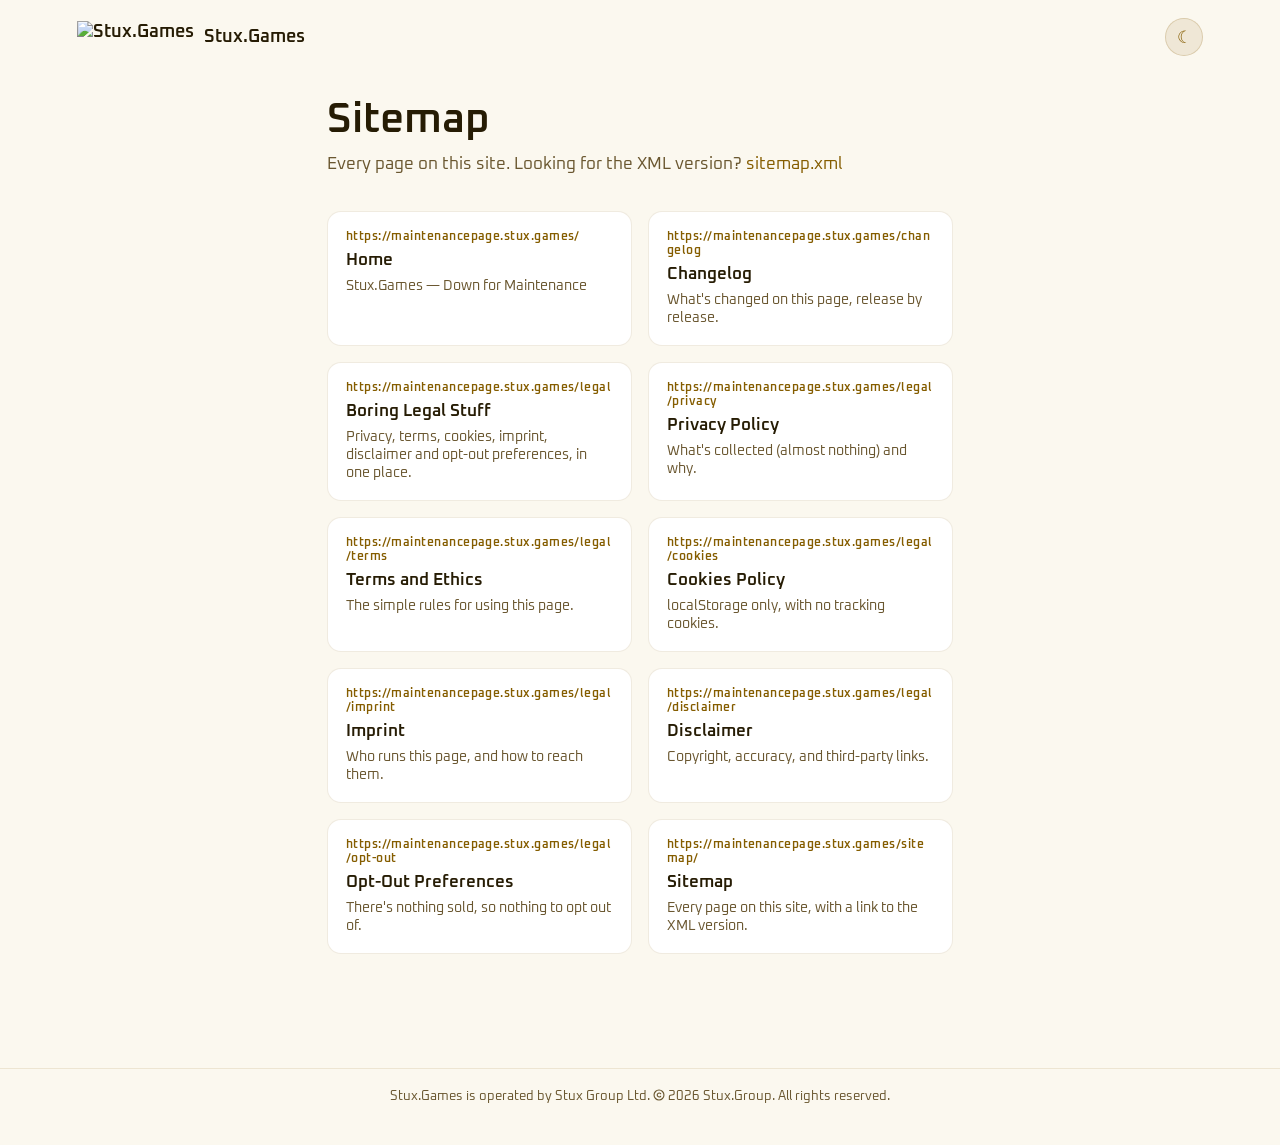
==== sitemap/index.html @ 14fbfd8b "Release v1.0.0 See CHANGELOG.md for details." ====
<!DOCTYPE html>
<html lang="en" data-theme="dark">
<head>
    <meta charset="UTF-8">
    <meta name="viewport" content="width=device-width, initial-scale=1.0">
    <link rel="icon" type="image/png" href="https://global.media.stux.games/icon.png">
    <meta name="description" content="Every page on this Stux.Games site, with a link to the XML sitemap.">
    <title>Sitemap — Stux.Games</title>
    <link rel="stylesheet" href="../assets/fonts/fonts.css">
    <style>
        * { box-sizing: border-box; margin: 0; padding: 0; }

        :root {
            --font-sans: 'Oxanium', system-ui, -apple-system, sans-serif;
            --font-display: 'Oxanium', system-ui, -apple-system, sans-serif;
        }
        [data-theme="dark"] { --accent: #FFBA1A; --accent-bright: #FFCB52;
            --bg: #0E0B04; --bg-card: #1B1608; --border: rgba(255,186,26,0.09); --border-mid: rgba(255,186,26,0.18);
            --text: #F5EFDF; --text-muted: #A8956A; --badge-bg: rgba(255,186,26,0.12); --badge-border: rgba(255,186,26,0.22);
        }
        [data-theme="light"] { --accent: #855D00; --accent-bright: #A87800;
            --bg: #FBF8EF; --bg-card: #FFFFFF; --border: rgba(133,93,0,0.12); --border-mid: rgba(133,93,0,0.25);
            --text: #261C04; --text-muted: #6A5730; --badge-bg: rgba(133,93,0,0.10); --badge-border: rgba(133,93,0,0.20);
        }

        html, body { background: var(--bg); color: var(--text); font-family: var(--font-sans); min-height: 100%; transition: background 0.3s, color 0.3s; }
        a, a:visited { color: var(--accent); text-decoration: none; }
        a:hover, a:focus { opacity: 0.8; }

        .site-header { display: flex; align-items: center; justify-content: space-between; padding: 18px 6%; }
        .brand { display: flex; align-items: center; gap: 10px; font-weight: 600; font-size: 1.1rem; color: var(--text); font-family: var(--font-display); }
        .brand img { height: 32px; width: auto; }
        #theme-toggle {
            background: var(--badge-bg); border: 1px solid var(--badge-border); border-radius: 50%;
            width: 38px; height: 38px; font-size: 17px; line-height: 38px; text-align: center; cursor: pointer; padding: 0; color: var(--accent);
        }
        #theme-toggle:hover { opacity: 0.85; }

        main { max-width: 780px; margin: 0 auto; padding: 10px 6% 60px; }
        h1 { font-family: var(--font-display); font-weight: 600; font-size: clamp(1.8rem, 4vw, 2.6rem); margin: 10px 0 6px; }
        .subtitle { color: var(--text-muted); font-size: 1.05rem; margin: 0 0 32px; line-height: 1.6; }

        .legal-grid { display: grid; grid-template-columns: repeat(auto-fit, minmax(220px, 1fr)); gap: 16px; margin: 10px 0 34px; }
        .legal-card { display: block; padding: 18px; border: 1px solid var(--border); border-radius: 14px; background: var(--bg-card); transition: border-color 0.2s, transform 0.2s; }
        .legal-card:hover { border-color: var(--accent); transform: translateY(-2px); opacity: 1; }
        .legal-card h3 { margin: 0 0 6px; color: var(--text); font-size: 1.05rem; font-weight: 600; font-family: var(--font-display); }
        .legal-card p { margin: 0; color: var(--text-muted); font-size: 0.88rem; }

        .legal-card .url { display: block; margin: 0 0 6px; font-size: 0.72rem; font-weight: 600; letter-spacing: 0.04em; color: var(--accent); overflow-wrap: anywhere; }
        .section-note { font-size: 0.9rem; color: var(--text-muted); line-height: 1.7; }

        footer { text-align: center; padding: 20px 6% 40px; font-size: 0.8rem; color: var(--text-muted); border-top: 1px solid var(--border); margin-top: 20px; }
        footer a, footer a:visited { color: var(--text-muted); font-weight: 400; }
        footer a:hover { opacity: 0.8; }
        .copy-glyph { display: inline-block; vertical-align: -1px; }
        .sr-only { position: absolute; width: 1px; height: 1px; padding: 0; margin: -1px; overflow: hidden; clip: rect(0,0,0,0); white-space: nowrap; border: 0; }
            [data-theme="dark"] .for-light, [data-theme="light"] .for-dark { display: none; }
        .site-banners { --banner-page-bg: var(--bg); --banner-text: var(--text); --banner-site: #FFBA1A; --banner-site-light: #855D00; }
    </style>
    <link rel="stylesheet" href="/assets/site-banner.css">
</head>
<body>
<!-- Generated by scripts/build-sitemap.py; edit the PAGES list there, then re-run it. -->

<header class="site-header">
    <a class="brand" href="../"><img class="for-light" src="https://global.media.stux.games/icon.png" alt="Stux.Games"><img class="for-dark" src="https://global.media.stux.games/icon-light.png" alt="">
        <span>Stux.Games</span></a>
    <button type="button" id="theme-toggle" title="Toggle light/dark mode" aria-label="Toggle light/dark mode">&#9788;</button>
</header>

<main>
    <h1>Sitemap</h1>
    <p class="subtitle">Every page on this site. Looking for the XML version? <a href="../sitemap.xml">sitemap.xml</a></p>

    <div class="legal-grid">
        <a href="../" class="legal-card">
            <span class="url">https://maintenancepage.stux.games/</span>
            <h3>Home</h3>
            <p>Stux.Games — Down for Maintenance</p>
        </a>
        <a href="../changelog" class="legal-card">
            <span class="url">https://maintenancepage.stux.games/changelog</span>
            <h3>Changelog</h3>
            <p>What&#x27;s changed on this page, release by release.</p>
        </a>
        <a href="../legal" class="legal-card">
            <span class="url">https://maintenancepage.stux.games/legal</span>
            <h3>Boring Legal Stuff</h3>
            <p>Privacy, terms, cookies, imprint, disclaimer and opt-out preferences, in one place.</p>
        </a>
        <a href="../legal/privacy" class="legal-card">
            <span class="url">https://maintenancepage.stux.games/legal/privacy</span>
            <h3>Privacy Policy</h3>
            <p>What&#x27;s collected (almost nothing) and why.</p>
        </a>
        <a href="../legal/terms" class="legal-card">
            <span class="url">https://maintenancepage.stux.games/legal/terms</span>
            <h3>Terms and Ethics</h3>
            <p>The simple rules for using this page.</p>
        </a>
        <a href="../legal/cookies" class="legal-card">
            <span class="url">https://maintenancepage.stux.games/legal/cookies</span>
            <h3>Cookies Policy</h3>
            <p>localStorage only, with no tracking cookies.</p>
        </a>
        <a href="../legal/imprint" class="legal-card">
            <span class="url">https://maintenancepage.stux.games/legal/imprint</span>
            <h3>Imprint</h3>
            <p>Who runs this page, and how to reach them.</p>
        </a>
        <a href="../legal/disclaimer" class="legal-card">
            <span class="url">https://maintenancepage.stux.games/legal/disclaimer</span>
            <h3>Disclaimer</h3>
            <p>Copyright, accuracy, and third-party links.</p>
        </a>
        <a href="../legal/opt-out" class="legal-card">
            <span class="url">https://maintenancepage.stux.games/legal/opt-out</span>
            <h3>Opt-Out Preferences</h3>
            <p>There&#x27;s nothing sold, so nothing to opt out of.</p>
        </a>
        <a href="../sitemap/" class="legal-card">
            <span class="url">https://maintenancepage.stux.games/sitemap/</span>
            <h3>Sitemap</h3>
            <p>Every page on this site, with a link to the XML version.</p>
        </a>
    </div>
</main>

<footer>
    <p>Stux.Games is operated by Stux Group Ltd. <svg class="copy-glyph" viewBox="0 0 16 16" width="12" height="12" aria-hidden="true" focusable="false"><title>Copyright</title><circle cx="8" cy="8" r="6.6" fill="none" stroke="currentColor" stroke-width="1.5"/><path d="M10.2 6.3A2.6 2.6 0 1 0 10.2 9.7" fill="none" stroke="currentColor" stroke-width="1.5" stroke-linecap="round"/></svg><span class="sr-only">Copyright</span> <span data-copyright-years data-start="2026">2026</span> Stux.Group. All rights reserved.</p>
</footer>

<script>
    (function () {
        var root = document.documentElement;
        var btn = document.getElementById('theme-toggle');
        var prefersDark = window.matchMedia('(prefers-color-scheme: dark)').matches;
        var stored = localStorage.getItem('stuxgames-theme');
        var isDark = stored ? stored === 'dark' : prefersDark;

        function apply(dark) {
            root.setAttribute('data-theme', dark ? 'dark' : 'light');
            btn.textContent = dark ? '☀' : '☾';
            btn.title = dark ? 'Switch to light mode' : 'Switch to dark mode';
        }

        apply(isDark);

        btn.addEventListener('click', function () {
            isDark = !isDark;
            localStorage.setItem('stuxgames-theme', isDark ? 'dark' : 'light');
            apply(isDark);
        });
    })();
</script>
<script>(function(){var y=new Date().getFullYear();document.querySelectorAll('[data-copyright-years]').forEach(function(e){var s=parseInt(e.getAttribute('data-start'),10);e.textContent=s>=y?String(y):s+'–'+y;});})();</script>
    <script src="/assets/dev-mode.js"></script>
    <script src="/assets/site-banners.js"></script>
    <script src="/assets/site-banner.js"></script>
</body>
</html>
---- assets/fonts/fonts.css ----
@font-face { font-family:'Oxanium'; src:url('oxanium-300-latin.woff2') format('woff2'); font-weight:300; font-style:normal; font-display:swap; }
@font-face { font-family:'Oxanium'; src:url('oxanium-400-latin.woff2') format('woff2'); font-weight:400; font-style:normal; font-display:swap; }
@font-face { font-family:'Oxanium'; src:url('oxanium-500-latin.woff2') format('woff2'); font-weight:500; font-style:normal; font-display:swap; }
@font-face { font-family:'Oxanium'; src:url('oxanium-600-latin.woff2') format('woff2'); font-weight:600; font-style:normal; font-display:swap; }

:root {
    --font-sans: 'Oxanium', system-ui, -apple-system, sans-serif;
    --font-display: 'Oxanium', system-ui, -apple-system, sans-serif;
}
---- assets/site-banner.css ----
/*
 * Site banner - one component, four variants (site, soon, dev, maintenance)
 *
 * Self-contained: copy this file (and site-banner.js) into any project. Muted and
 * readable, and it never covers or cuts off the page.
 *
 * Markup (stack order when several apply: maintenance, soon, dev, site):
 *
 *   <html class="has-site-banner">            (only while a banner is shown)
 *   <body>
 *     <div class="site-banners" data-site-banners>
 *       <div class="site-banner site-banner--dev" role="note">
 *         <span class="site-banner-label">Dev mode</span>
 *         <span class="site-banner-text">Local preview. Run <code>dev-server.sh --no-dev-mode</code>…</span>
 *       </div>
 *     </div>
 *     …the page…
 *
 * Position: sticky at the top of the document by default. If the page scrolls something
 * other than the document (e.g. html{overflow:hidden} + body{overflow:auto}), add
 * .site-banners--fixed to the wrapper and .site-banner-fixed to <html>: the banners are
 * fixed to the top and <body> is padded by their height instead.
 *
 * --banner-h on :root is the banners' height (0px without a banner). site-banner.js keeps
 * it exact with a ResizeObserver, including when the text wraps on phones; the value
 * below is a one-line estimate for no-JS. Offset anything fixed or sticky at the top by
 * it: top: calc(<gap> + var(--banner-h, 0px)), and full-height layouts by
 * min-height: calc(100dvh - var(--banner-h, 0px)). Fixed background layers don't need it.
 *
 * Theme hooks - map these to the project's own tokens (defaults in brackets):
 *   --banner-page-bg   the page background        [var(--bg), #0d1117]
 *   --banner-text      the normal body text       [var(--text), #e6edf3]
 *   --banner-site      the site's own accent      [var(--brand), #3ba7ff] (dark theme)
 *   --banner-site-light  its light-theme accent   [#0a5fb4]
 *   --banner-site-glyph  the site notice's pattern tile, a 48px SVG data URI used as a
 *                      mask (e.g. the project's icon as a silhouette) [a small sparkle]
 * Light theme is picked up from :root.theme-light, :root[data-theme="light"], or the
 * system preference unless :root.theme-dark / [data-theme="dark"] overrides it.
 */

:root {
    --banner-h: 0px;
}

:root.has-site-banner {
    --banner-h: 38px;
    scroll-padding-top: var(--banner-h);
}

.site-banners {
    position: sticky;
    top: 0;
    z-index: 900; /* above page content, below modals (1000+) */
}

.site-banners--fixed {
    position: fixed;
    left: 0;
    right: 0;
}

/* Fixed mode: <html class="has-site-banner site-banner-fixed"> pads <body> instead. */
:root.has-site-banner.site-banner-fixed body {
    padding-top: var(--banner-h);
    scroll-padding-top: var(--banner-h);
}

.site-banner {
    /* Dark-theme accents (the default) */
    --banner-accent: var(--banner-site, var(--brand, #3ba7ff));
    --banner-ink: var(--banner-accent);
    position: relative;
    display: flex;
    flex-wrap: wrap;
    align-items: center;
    justify-content: center;
    gap: 6px 10px;
    padding: 8px 16px;
    /* The page background tinted with the accent; the fallback is the plain page background. */
    --banner-tint: color-mix(in srgb, var(--banner-accent) 12%, var(--banner-page-bg, var(--bg, #0d1117)));
    background: var(--banner-page-bg, var(--bg, #0d1117));
    background: var(--banner-tint);
    border-bottom: 1px solid var(--banner-accent);
    border-bottom-color: color-mix(in srgb, var(--banner-accent) 35%, transparent);
    color: var(--banner-text, var(--text, #e6edf3));
    font: 500 13.5px/1.4 system-ui, -apple-system, "Segoe UI", Roboto, sans-serif;
    text-align: center;
}

/* ── Icon pattern ──
 * Each variant tiles a small glyph across the banner in its accent at low opacity. The glyph
 * is a mask over an accent-coloured layer, so one SVG works in both themes. Pure decoration.
 * Override --banner-glyph (or --banner-site-glyph for the site variant) with your own
 * 48px tile to use another glyph. */
.site-banner {
    --banner-glyph: var(--banner-site-glyph, url("data:image/svg+xml,%3Csvg xmlns='http://www.w3.org/2000/svg' width='48' height='48' viewBox='0 0 48 48'%3E%3Cg transform='translate%285 5%29 scale%281.25%29 rotate%28-10 6 6%29'%3E%3Cpath d='M6 0.2a1.6 1.6 0 1 1 0 3.2A1.6 1.6 0 1 1 6 0.2zM3.9 4.6h3.3v5.3h1.1v1.9H3.7V9.9h1.2V6.5h-1z'/%3E%3C/g%3E%3Cg transform='translate%2829 29%29 scale%281.25%29 rotate%2810 6 6%29'%3E%3Cpath d='M6 0.2a1.6 1.6 0 1 1 0 3.2A1.6 1.6 0 1 1 6 0.2zM3.9 4.6h3.3v5.3h1.1v1.9H3.7V9.9h1.2V6.5h-1z'/%3E%3C/g%3E%3C/svg%3E"));
}
.site-banner--dev         { --banner-glyph: url("data:image/svg+xml,%3Csvg xmlns='http://www.w3.org/2000/svg' width='48' height='48' viewBox='0 0 48 48'%3E%3Cg transform='translate%285 5%29 scale%281.25%29 rotate%28-10 6 6%29'%3E%3Cpath d='M3.7 2.3 4.9 3.5 2.4 6l2.5 2.5-1.2 1.2L0 6zM8.3 2.3 12 6 8.3 9.7 7.1 8.5 9.6 6 7.1 3.5zM6.7 1.6l1.1.4-2.5 8.4-1.1-.4z'/%3E%3C/g%3E%3Cg transform='translate%2829 29%29 scale%281.25%29 rotate%2810 6 6%29'%3E%3Cpath d='M3.7 2.3 4.9 3.5 2.4 6l2.5 2.5-1.2 1.2L0 6zM8.3 2.3 12 6 8.3 9.7 7.1 8.5 9.6 6 7.1 3.5zM6.7 1.6l1.1.4-2.5 8.4-1.1-.4z'/%3E%3C/g%3E%3C/svg%3E"); }
.site-banner--soon        { --banner-glyph: url("data:image/svg+xml,%3Csvg xmlns='http://www.w3.org/2000/svg' width='48' height='48' viewBox='0 0 48 48'%3E%3Cg transform='translate%285 5%29 scale%281.25%29 rotate%2835 6 6%29'%3E%3Cpath fill-rule='evenodd' d='M6 0c2.9 1.9 3.6 5.2 2.6 8.3H3.4C2.4 5.2 3.1 1.9 6 0zM6 2.9a1.25 1.25 0 1 0 0 2.5A1.25 1.25 0 1 0 6 2.9z'/%3E%3Cpath d='M3.2 5.4 1 9.6h2.9zM8.8 5.4 11 9.6H8.1zM4.5 9h3L6 12z'/%3E%3C/g%3E%3Cg transform='translate%2829 29%29 scale%281.25%29 rotate%2855 6 6%29'%3E%3Cpath fill-rule='evenodd' d='M6 0c2.9 1.9 3.6 5.2 2.6 8.3H3.4C2.4 5.2 3.1 1.9 6 0zM6 2.9a1.25 1.25 0 1 0 0 2.5A1.25 1.25 0 1 0 6 2.9z'/%3E%3Cpath d='M3.2 5.4 1 9.6h2.9zM8.8 5.4 11 9.6H8.1zM4.5 9h3L6 12z'/%3E%3C/g%3E%3C/svg%3E"); }
.site-banner--maintenance { --banner-glyph: url("data:image/svg+xml,%3Csvg xmlns='http://www.w3.org/2000/svg' width='48' height='48' viewBox='0 0 48 48'%3E%3Cg transform='translate%285 5%29 scale%281.25%29 rotate%28-10 6 6%29'%3E%3Cg transform='rotate%2845 6 6%29'%3E%3Cpath fill-rule='evenodd' d='M6 0a2.9 2.9 0 1 1 0 5.8A2.9 2.9 0 1 1 6 0zM5.05 -0.5h1.9v2.9h-1.9z'/%3E%3Crect x='4.9' y='4.6' width='2.2' height='7.4' rx='1.1'/%3E%3C/g%3E%3C/g%3E%3Cg transform='translate%2829 29%29 scale%281.25%29 rotate%2810 6 6%29'%3E%3Cg transform='rotate%2845 6 6%29'%3E%3Cpath fill-rule='evenodd' d='M6 0a2.9 2.9 0 1 1 0 5.8A2.9 2.9 0 1 1 6 0zM5.05 -0.5h1.9v2.9h-1.9z'/%3E%3Crect x='4.9' y='4.6' width='2.2' height='7.4' rx='1.1'/%3E%3C/g%3E%3C/g%3E%3C/svg%3E"); }

.site-banner::before {
    content: "";
    position: absolute;
    inset: 0;
    z-index: 0;
    background: var(--banner-accent);
    opacity: 0.12;
    /* The glyph grid, faded out behind the centred text so the words sit on the plain tint. */
    -webkit-mask: var(--banner-glyph) 0 50% / 48px 48px repeat,
        radial-gradient(ellipse 34% 140% at 50% 50%, transparent 45%, #000 100%);
    -webkit-mask-composite: source-in;
    mask: var(--banner-glyph) 0 50% / 48px 48px repeat,
        radial-gradient(ellipse 34% 140% at 50% 50%, transparent 45%, #000 100%);
    mask-composite: intersect;
    pointer-events: none;
}

.site-banner > * {
    position: relative;
    z-index: 1;
}

.site-banner--soon        { --banner-accent: #b98cff; }
.site-banner--dev         { --banner-accent: #d29922; }
.site-banner--maintenance { --banner-accent: #f0883e; }

/* Light theme: darker accents, and chip text darker still so it keeps >= 4.5:1. */
:root.theme-light .site-banner,
:root[data-theme="light"] .site-banner {
    --banner-accent: var(--banner-site-light, #0a5fb4);
    --banner-ink: color-mix(in srgb, var(--banner-accent) 75%, #000);
}
:root.theme-light .site-banner--soon,
:root[data-theme="light"] .site-banner--soon        { --banner-accent: #7b3fc4; }
:root.theme-light .site-banner--dev,
:root[data-theme="light"] .site-banner--dev         { --banner-accent: #8a5a00; }
:root.theme-light .site-banner--maintenance,
:root[data-theme="light"] .site-banner--maintenance { --banner-accent: #b3470f; }

@media (prefers-color-scheme: light) {
    :root:not(.theme-dark):not([data-theme="dark"]) .site-banner {
        --banner-accent: var(--banner-site-light, #0a5fb4);
        --banner-ink: color-mix(in srgb, var(--banner-accent) 75%, #000);
    }
    :root:not(.theme-dark):not([data-theme="dark"]) .site-banner--soon        { --banner-accent: #7b3fc4; }
    :root:not(.theme-dark):not([data-theme="dark"]) .site-banner--dev         { --banner-accent: #8a5a00; }
    :root:not(.theme-dark):not([data-theme="dark"]) .site-banner--maintenance { --banner-accent: #b3470f; }
}

.site-banner-label {
    flex: none;
    font-size: 11px;
    font-weight: 700;
    line-height: 1;
    letter-spacing: 0.06em;
    text-transform: uppercase;
    color: var(--banner-ink);
    /* Opaque (over the banner tint), so the icon pattern never shows through the chip. */
    background: color-mix(in srgb, var(--banner-accent) 18%, var(--banner-tint));
    border: 1px solid var(--banner-accent);
    border-radius: 4px;
    padding: 4px 6px;
}

.site-banner-text {
    min-width: 0;
}

.site-banner code {
    font: 12px/1.3 ui-monospace, SFMono-Regular, Menlo, Consolas, monospace;
    background: color-mix(in srgb, var(--banner-accent) 10%, transparent);
    border-radius: 4px;
    padding: 1px 5px;
    overflow-wrap: anywhere;
}

.site-banner a {
    color: inherit;
    text-decoration: underline;
    text-underline-offset: 2px;
}

.site-banner a::after {
    display: none; /* opt out of any animated link underline the site adds */
}

@media (prefers-reduced-motion: reduce) {
    .site-banner,
    .site-banner * {
        transition: none;
        animation: none;
    }
}
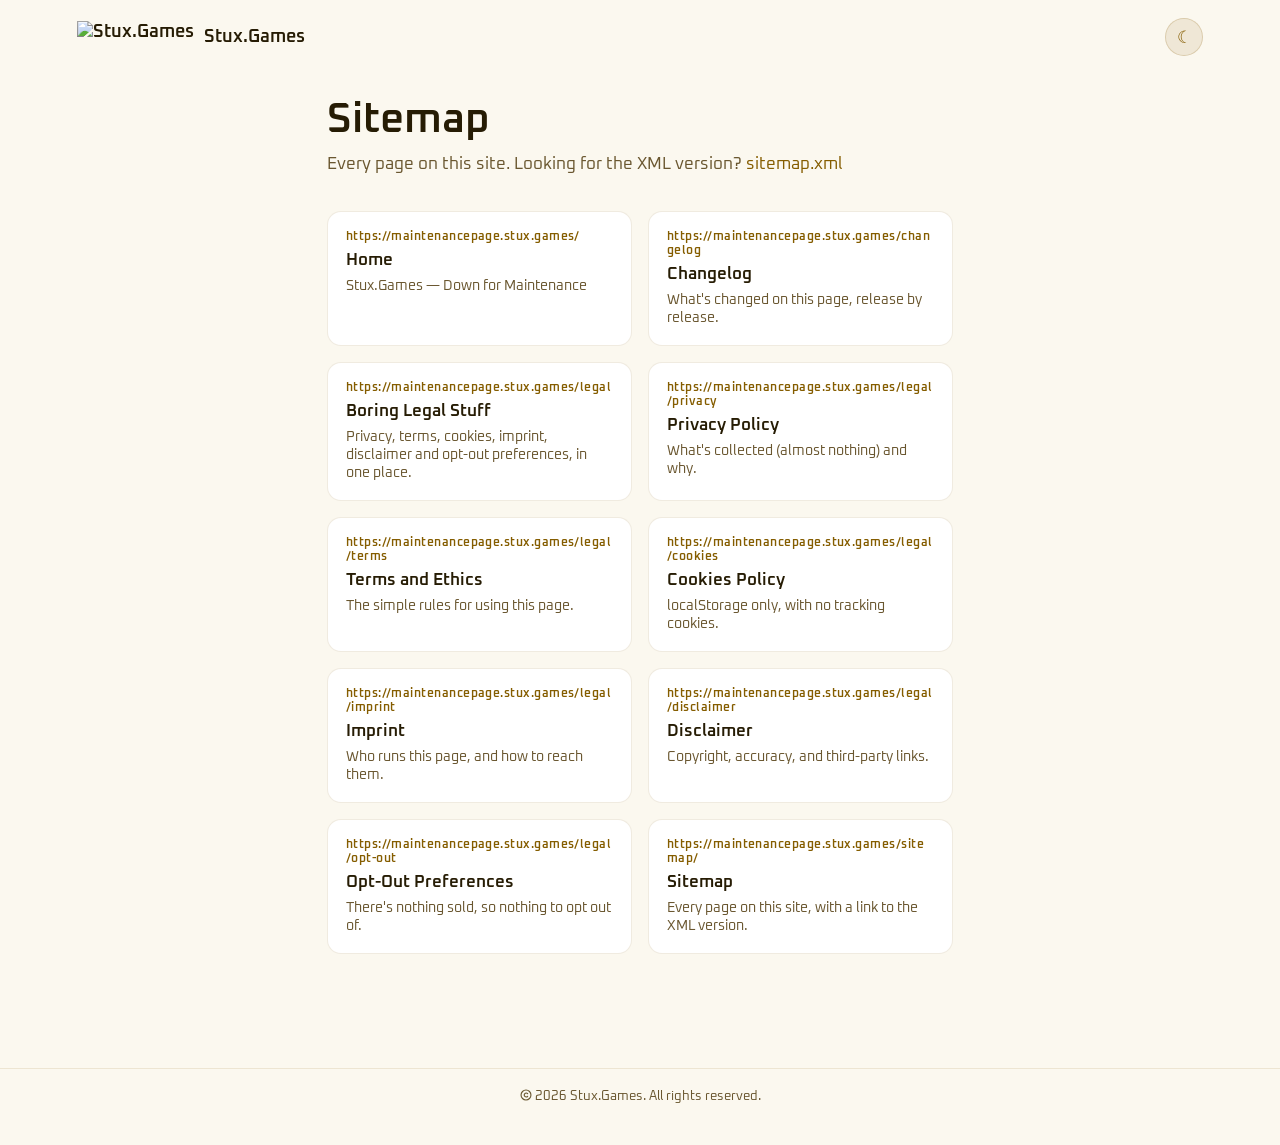
==== commit c6d47e16: "Release v1.0.1 See CHANGELOG.md for details." ====
--- a/sitemap/index.html
+++ b/sitemap/index.html
@@ -127,7 +127,7 @@
 </main>
 
 <footer>
-    <p>Stux.Games is operated by Stux Group Ltd. <svg class="copy-glyph" viewBox="0 0 16 16" width="12" height="12" aria-hidden="true" focusable="false"><title>Copyright</title><circle cx="8" cy="8" r="6.6" fill="none" stroke="currentColor" stroke-width="1.5"/><path d="M10.2 6.3A2.6 2.6 0 1 0 10.2 9.7" fill="none" stroke="currentColor" stroke-width="1.5" stroke-linecap="round"/></svg><span class="sr-only">Copyright</span> <span data-copyright-years data-start="2026">2026</span> Stux.Group. All rights reserved.</p>
+    <p><svg class="copy-glyph" viewBox="0 0 16 16" width="12" height="12" aria-hidden="true" focusable="false"><title>Copyright</title><circle cx="8" cy="8" r="6.6" fill="none" stroke="currentColor" stroke-width="1.5"/><path d="M10.2 6.3A2.6 2.6 0 1 0 10.2 9.7" fill="none" stroke="currentColor" stroke-width="1.5" stroke-linecap="round"/></svg><span class="sr-only">Copyright</span> <span data-copyright-years data-start="2026">2026</span> Stux.Games. All rights reserved.</p>
 </footer>
 
 <script>
